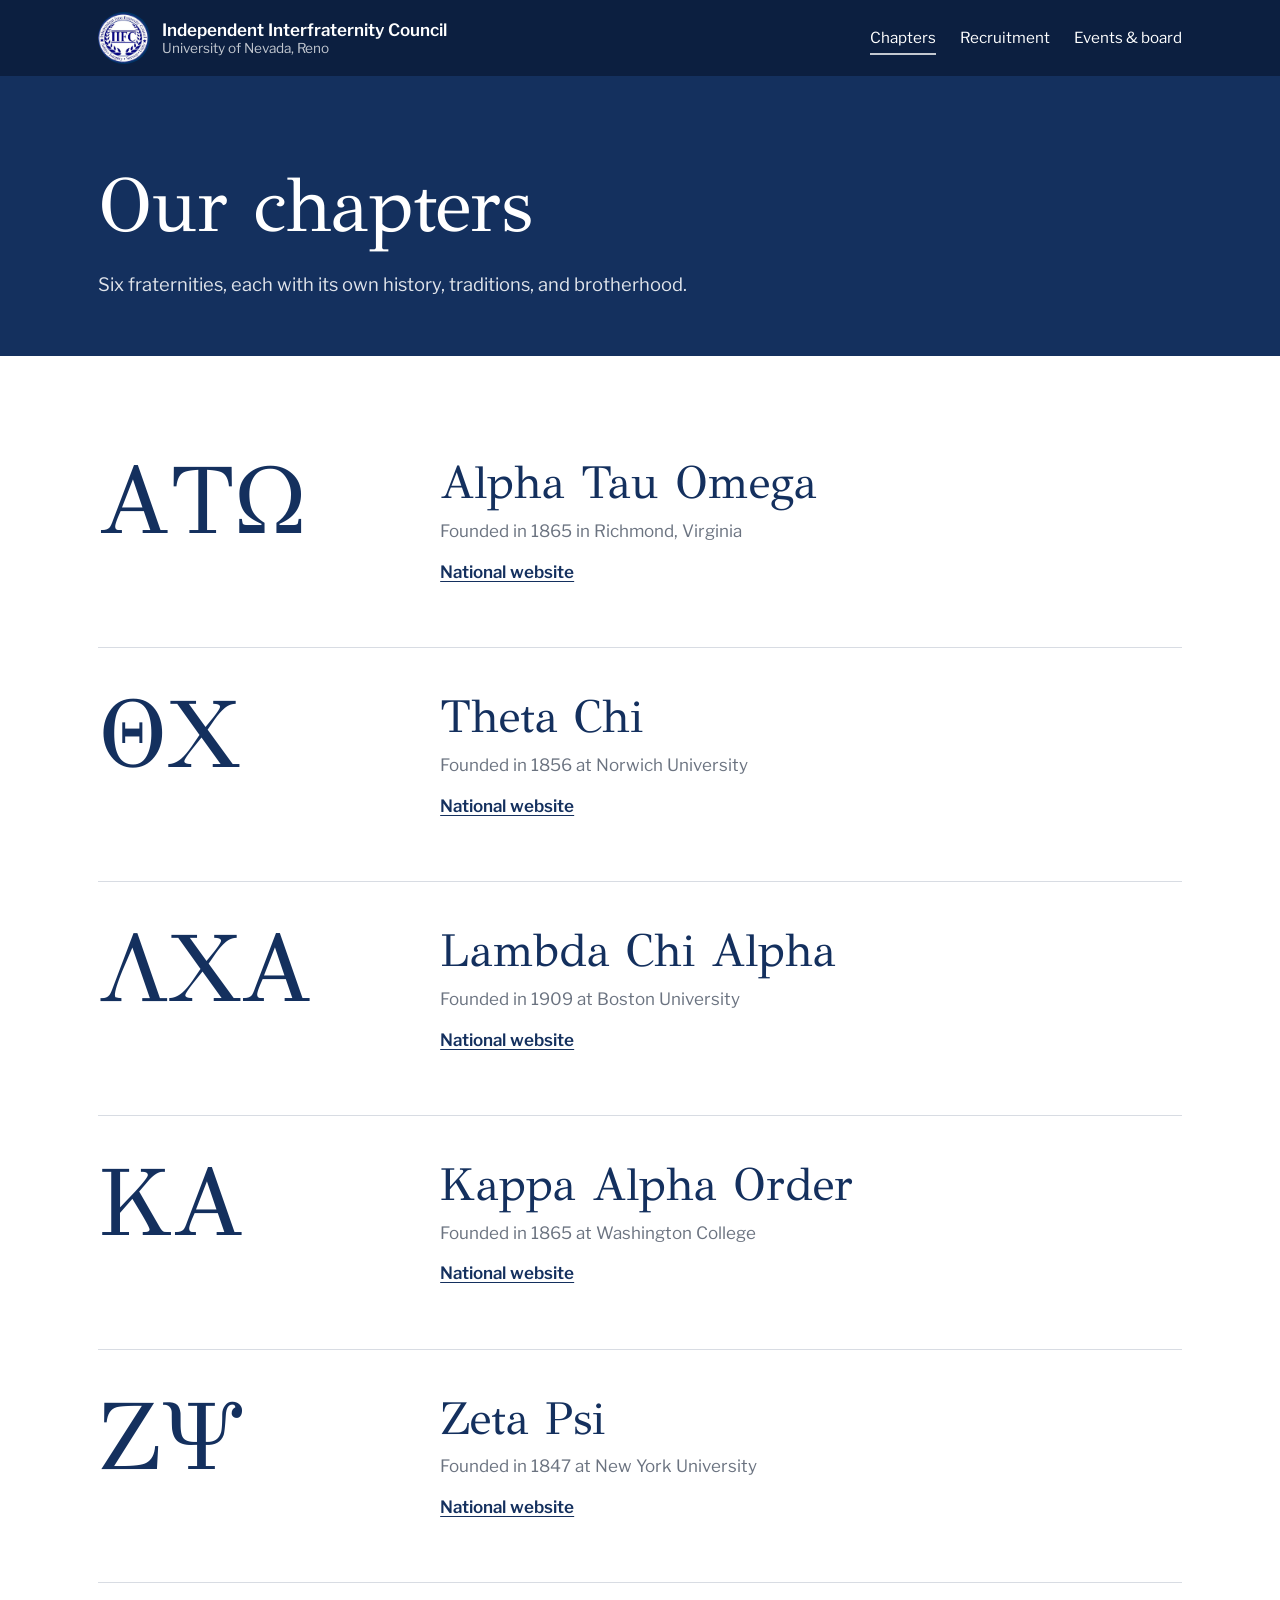
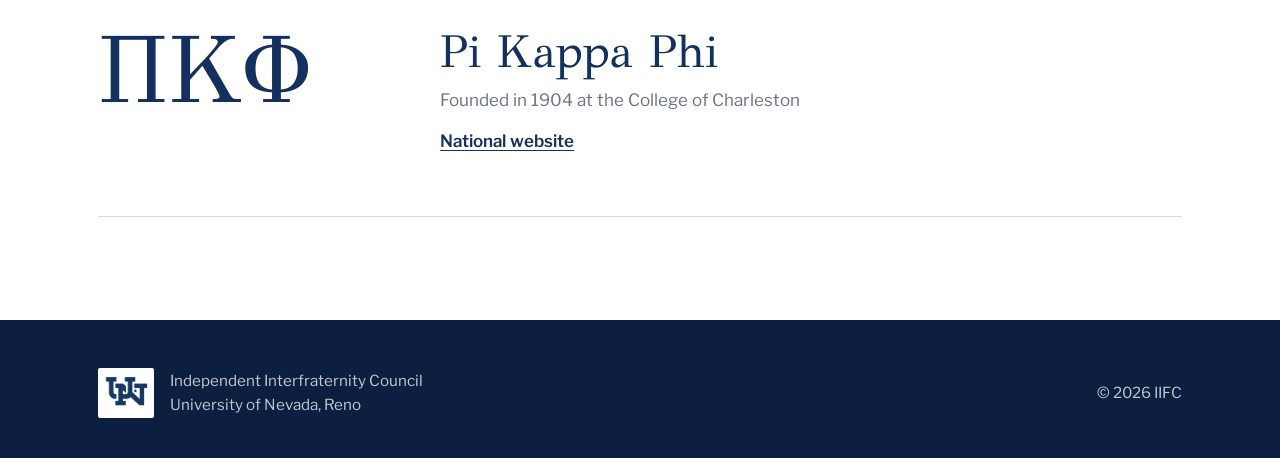
==== chapters.html @ b1e554d9 "Add IIFC website Static site for the Independent Interfraternity Council at the University of Nevada" ====
<!doctype html>
<html lang="en">
<head>
  <meta charset="utf-8">
  <meta name="viewport" content="width=device-width, initial-scale=1">
  <title>Chapters | Independent Interfraternity Council, UNR</title>
  <meta name="description" content="Meet the six member fraternities of the Independent Interfraternity Council at the University of Nevada, Reno.">
  <link rel="icon" href="assets/img/iifc-logo.png">
  <link rel="preconnect" href="https://fonts.googleapis.com">
  <link rel="preconnect" href="https://fonts.gstatic.com" crossorigin>
  <link href="https://fonts.googleapis.com/css2?family=GFS+Didot&family=Libre+Franklin:wght@400;600&display=swap" rel="stylesheet">
  <link rel="stylesheet" href="assets/css/style.css">
</head>
<body>
  <a class="skip-link" href="#main">Skip to content</a>

  <header class="site-header">
    <div class="wrap">
      <a class="brand" href="index.html">
        <img src="assets/img/iifc-logo.png" alt="">
        <span>Independent Interfraternity Council<small>University of Nevada, Reno</small></span>
      </a>
      <nav class="site-nav" aria-label="Main">
        <ul>
          <li><a href="chapters.html" aria-current="page">Chapters</a></li>
          <li><a href="recruitment.html">Recruitment</a></li>
          <li><a href="events.html">Events &amp; board</a></li>
        </ul>
      </nav>
    </div>
  </header>

  <main id="main">
    <header class="page-head">
      <div class="wrap">
        <h1>Our chapters</h1>
        <p>Six fraternities, each with its own history, traditions, and brotherhood.</p>
      </div>
    </header>

    <section class="section section-white">
      <div class="wrap">
        <ul id="chapter-list" class="chapter-list"></ul>
      </div>
    </section>
  </main>

  <footer class="site-footer">
    <div class="wrap">
      <div class="unr">
        <img src="assets/img/unr-logo.png" alt="University of Nevada, Reno">
        <p>Independent Interfraternity Council<br>University of Nevada, Reno</p>
      </div>
      <p id="footer-contact"></p>
      <p>&copy; <span id="year"></span> IIFC</p>
    </div>
  </footer>

  <script src="assets/js/data.js"></script>
  <script src="assets/js/site.js"></script>
</body>
</html>
---- assets/css/style.css ----
/* Palette pulled from the IIFC seal and the Silver State */
:root {
  --navy: #14305e;        /* seal navy */
  --navy-deep: #0c1f40;
  --ink: #18212f;
  --paper: #f3f5f8;       /* cool, not cream */
  --silver: #c3c8d0;      /* Comstock silver */
  --silver-dark: #6b7380;
  --sage: #5f7151;        /* Nevada sagebrush */
  --white: #ffffff;
  --rule: #d8dce3;

  --font-greek: "GFS Didot", "Didot", "Bodoni 72", Georgia, serif;
  --font-sans: "Libre Franklin", "Franklin Gothic", "Helvetica Neue", Arial, sans-serif;

  --measure: 68ch;
  --gutter: clamp(16px, 4vw, 48px);
  --max: 1180px;
}

*, *::before, *::after { box-sizing: border-box; }

html { -webkit-text-size-adjust: 100%; }

body {
  margin: 0;
  background: var(--paper);
  color: var(--ink);
  font-family: var(--font-sans);
  font-size: 1.0625rem;
  line-height: 1.6;
}

img { max-width: 100%; display: block; }

a { color: var(--navy); text-underline-offset: 3px; }
a:hover { color: var(--sage); }

:focus-visible {
  outline: 3px solid var(--sage);
  outline-offset: 3px;
}

h1, h2, h3 {
  font-family: var(--font-greek);
  font-weight: 400;
  line-height: 1.1;
  margin: 0 0 0.5em;
  color: var(--navy);
}

h1 { font-size: clamp(2.6rem, 6vw, 4.75rem); letter-spacing: -0.01em; }
h2 { font-size: clamp(2rem, 3.6vw, 2.9rem); }
h3 { font-size: 1.6rem; }

p { margin: 0 0 1em; max-width: var(--measure); }

.wrap {
  width: 100%;
  max-width: var(--max);
  margin: 0 auto;
  padding: 0 var(--gutter);
}

.skip-link {
  position: absolute;
  left: -9999px;
  top: 0;
  background: var(--white);
  padding: 8px 12px;
  z-index: 100;
}
.skip-link:focus { left: 8px; top: 8px; }

/* ---------- Header ---------- */
.site-header {
  background: var(--navy-deep);
  color: var(--white);
}
.site-header .wrap {
  display: flex;
  align-items: center;
  justify-content: space-between;
  gap: 16px;
  flex-wrap: wrap;
  padding-top: 12px;
  padding-bottom: 12px;
}
.brand {
  display: flex;
  align-items: center;
  gap: 12px;
  color: var(--white);
  text-decoration: none;
  font-weight: 600;
  line-height: 1.2;
}
.brand:hover { color: var(--silver); }
.brand img { width: 52px; height: 52px; border-radius: 50%; }
.brand small {
  display: block;
  font-weight: 400;
  color: var(--silver);
  font-size: 0.85rem;
}
.site-nav ul {
  display: flex;
  flex-wrap: wrap;
  gap: 4px 24px;
  list-style: none;
  margin: 0;
  padding: 0;
}
.site-nav a {
  color: var(--white);
  text-decoration: none;
  font-size: 0.95rem;
  padding: 6px 0;
  border-bottom: 2px solid transparent;
}
.site-nav a:hover { color: var(--silver); }
.site-nav a[aria-current="page"] { border-bottom-color: var(--silver); }

/* ---------- Buttons ---------- */
.btn {
  display: inline-block;
  font-family: var(--font-sans);
  font-weight: 600;
  font-size: 1rem;
  text-decoration: none;
  padding: 13px 24px;
  border: 2px solid var(--navy);
  background: var(--navy);
  color: var(--white);
  border-radius: 2px;
}
.btn:hover { background: var(--navy-deep); border-color: var(--navy-deep); color: var(--white); }
.btn-ghost { background: transparent; color: var(--white); border-color: var(--white); }
.btn-ghost:hover { background: var(--white); color: var(--navy-deep); border-color: var(--white); }
.btn[aria-disabled="true"] {
  background: var(--rule);
  border-color: var(--rule);
  color: var(--silver-dark);
  cursor: not-allowed;
}
.btn-row { display: flex; flex-wrap: wrap; gap: 12px; margin-top: 28px; }

/* ---------- Home hero ---------- */
.hero {
  position: relative;
  min-height: min(78vh, 680px);
  display: flex;
  align-items: flex-end;
  color: var(--white);
  background: var(--navy-deep) url("../img/unr-quad.png") center 40% / cover no-repeat;
}
.hero::before {
  content: "";
  position: absolute;
  inset: 0;
  background: linear-gradient(to top, rgba(12, 31, 64, 0.92) 0%, rgba(12, 31, 64, 0.55) 45%, rgba(12, 31, 64, 0.1) 80%);
}
.hero .wrap { position: relative; padding-top: 120px; padding-bottom: 56px; }
.hero h1 { color: var(--white); max-width: 14ch; }
.hero p { font-size: 1.2rem; max-width: 46ch; color: #e6e9ee; }

/* The six chapters, set in letters — the signature of the site */
.letters-band {
  background: var(--navy);
  border-top: 1px solid rgba(255, 255, 255, 0.12);
}
.letters-band ul {
  list-style: none;
  margin: 0;
  padding: 0;
  display: grid;
  grid-template-columns: repeat(6, 1fr);
}
.letters-band li + li { border-left: 1px solid rgba(255, 255, 255, 0.14); }
.letters-band a {
  display: flex;
  flex-direction: column;
  align-items: center;
  gap: 4px;
  padding: 28px 8px 24px;
  text-decoration: none;
  color: var(--silver);
}
.letters-band .greek {
  font-family: var(--font-greek);
  font-size: clamp(2rem, 4.2vw, 3.6rem);
  line-height: 1;
  color: var(--white);
  transition: color 0.2s;
}
.letters-band .label { font-size: 0.85rem; text-align: center; }
.letters-band a:hover .greek,
.letters-band a:focus-visible .greek { color: var(--silver); }

@media (max-width: 760px) {
  .letters-band ul { grid-template-columns: repeat(3, 1fr); }
  .letters-band li:nth-child(4) { border-left: none; }
  .letters-band li:nth-child(n+4) { border-top: 1px solid rgba(255, 255, 255, 0.14); }
}

/* ---------- Generic sections ---------- */
.section { padding: clamp(56px, 8vw, 104px) 0; }
.section-white { background: var(--white); }

.split {
  display: grid;
  grid-template-columns: 5fr 7fr;
  gap: clamp(32px, 6vw, 80px);
  align-items: start;
}
@media (max-width: 820px) { .split { grid-template-columns: 1fr; } }

/* Values from the seal */
.values { margin: 0; display: grid; gap: 28px; }
.values div { border-left: 3px solid var(--silver); padding-left: 20px; }
.values dt {
  font-family: var(--font-greek);
  font-size: 1.6rem;
  color: var(--navy);
  line-height: 1.2;
}
.values dd { margin: 4px 0 0; max-width: 52ch; }

/* Recruitment teaser */
.feature {
  display: grid;
  grid-template-columns: minmax(0, 4fr) minmax(0, 7fr);
  gap: clamp(32px, 6vw, 80px);
  align-items: center;
}
.feature img {
  width: 100%;
  aspect-ratio: 4 / 5;
  object-fit: cover;
}
@media (max-width: 820px) {
  .feature { grid-template-columns: 1fr; }
  .feature img { aspect-ratio: 16 / 10; object-position: center 30%; }
}

/* ---------- Inner page header ---------- */
.page-head {
  background: var(--navy);
  color: var(--white);
  padding: clamp(48px, 7vw, 88px) 0 clamp(40px, 5vw, 56px);
}
.page-head h1 { color: var(--white); margin-bottom: 0.3em; }
.page-head p { color: #dfe3ea; font-size: 1.15rem; margin: 0; }

/* ---------- Chapters page ---------- */
.chapter-list { list-style: none; margin: 0; padding: 0; }
.chapter {
  display: grid;
  grid-template-columns: minmax(150px, 3fr) 8fr;
  gap: clamp(20px, 5vw, 64px);
  padding: 44px 0;
  border-bottom: 1px solid var(--rule);
  scroll-margin-top: 24px;
}
.chapter:first-child { padding-top: 0; }
.chapter .greek {
  font-family: var(--font-greek);
  font-size: clamp(3.5rem, 8vw, 6rem);
  line-height: 0.9;
  color: var(--navy);
}
.chapter h2 { margin-bottom: 0.2em; }
.chapter .founded { color: var(--silver-dark); margin-bottom: 0.8em; }
.chapter .photo { margin-top: 16px; max-width: 560px; }
.chapter .links { display: flex; flex-wrap: wrap; gap: 8px 24px; margin-top: 8px; }
.chapter .links a { font-weight: 600; }
@media (max-width: 600px) {
  .chapter { grid-template-columns: 1fr; gap: 8px; }
}

/* ---------- Recruitment page ---------- */
.steps { list-style: none; margin: 0; padding: 0; counter-reset: step; display: grid; gap: 0; }
.steps li {
  counter-increment: step;
  display: grid;
  grid-template-columns: 64px 1fr;
  gap: 20px;
  padding: 24px 0;
  border-top: 1px solid var(--rule);
}
.steps li::before {
  content: counter(step);
  font-family: var(--font-greek);
  font-size: 2.6rem;
  line-height: 1;
  color: var(--sage);
}
.steps h3 { margin-bottom: 0.25em; }
.steps p { margin: 0; }

.notice {
  background: var(--paper);
  border-left: 3px solid var(--sage);
  padding: 16px 20px;
  max-width: var(--measure);
}
.notice p:last-child { margin-bottom: 0; }

.req-list { padding-left: 1.2em; margin: 0 0 1em; }
.req-list li { margin-bottom: 6px; }

/* ---------- Events ---------- */
.event-list { list-style: none; margin: 0; padding: 0; }
.event {
  display: grid;
  grid-template-columns: 84px 1fr;
  gap: 24px;
  padding: 24px 0;
  border-top: 1px solid var(--rule);
}
.event time {
  display: flex;
  flex-direction: column;
  align-items: center;
  justify-content: center;
  height: 84px;
  background: var(--navy);
  color: var(--white);
  line-height: 1.1;
}
.event time .m { font-size: 0.85rem; color: var(--silver); }
.event time .d { font-family: var(--font-greek); font-size: 2.2rem; }
.event h3 { margin-bottom: 0.2em; }
.event .meta { color: var(--silver-dark); margin-bottom: 0.4em; }

/* ---------- Board ---------- */
.board {
  list-style: none;
  margin: 0;
  padding: 0;
  display: grid;
  grid-template-columns: repeat(auto-fill, minmax(230px, 1fr));
  gap: 36px 28px;
}
.officer { display: grid; grid-template-columns: 88px 1fr; gap: 18px; align-items: center; }
.officer .avatar {
  width: 88px;
  height: 88px;
  border-radius: 50%;
  object-fit: cover;
  background: var(--navy);
  color: var(--white);
  display: flex;
  align-items: center;
  justify-content: center;
  font-family: var(--font-greek);
  font-size: 1.4rem;
}
.officer .name { font-weight: 600; display: block; line-height: 1.3; }
.officer .role { color: var(--silver-dark); font-size: 0.95rem; line-height: 1.35; display: block; }
.officer.lead { grid-column: 1 / -1; grid-template-columns: 140px 1fr; gap: 24px; }
.officer.lead .avatar { width: 140px; height: 140px; font-size: 2.6rem; }
.officer.lead .name { font-family: var(--font-greek); font-weight: 400; font-size: 1.9rem; color: var(--navy); }

/* ---------- Footer ---------- */
.site-footer {
  background: var(--navy-deep);
  color: var(--silver);
  padding: 48px 0 40px;
  font-size: 0.95rem;
}
.site-footer .wrap {
  display: flex;
  flex-wrap: wrap;
  gap: 24px 48px;
  align-items: center;
  justify-content: space-between;
}
.site-footer .unr { display: flex; align-items: center; gap: 16px; }
.site-footer .unr img {
  width: 56px;
  height: auto;
  background: var(--white);
  padding: 6px;
  border-radius: 2px;
}
.site-footer p { margin: 0; }
.site-footer a { color: var(--white); }
.site-footer a:hover { color: var(--silver); }

@media (prefers-reduced-motion: reduce) {
  * { transition: none !important; animation: none !important; }
}
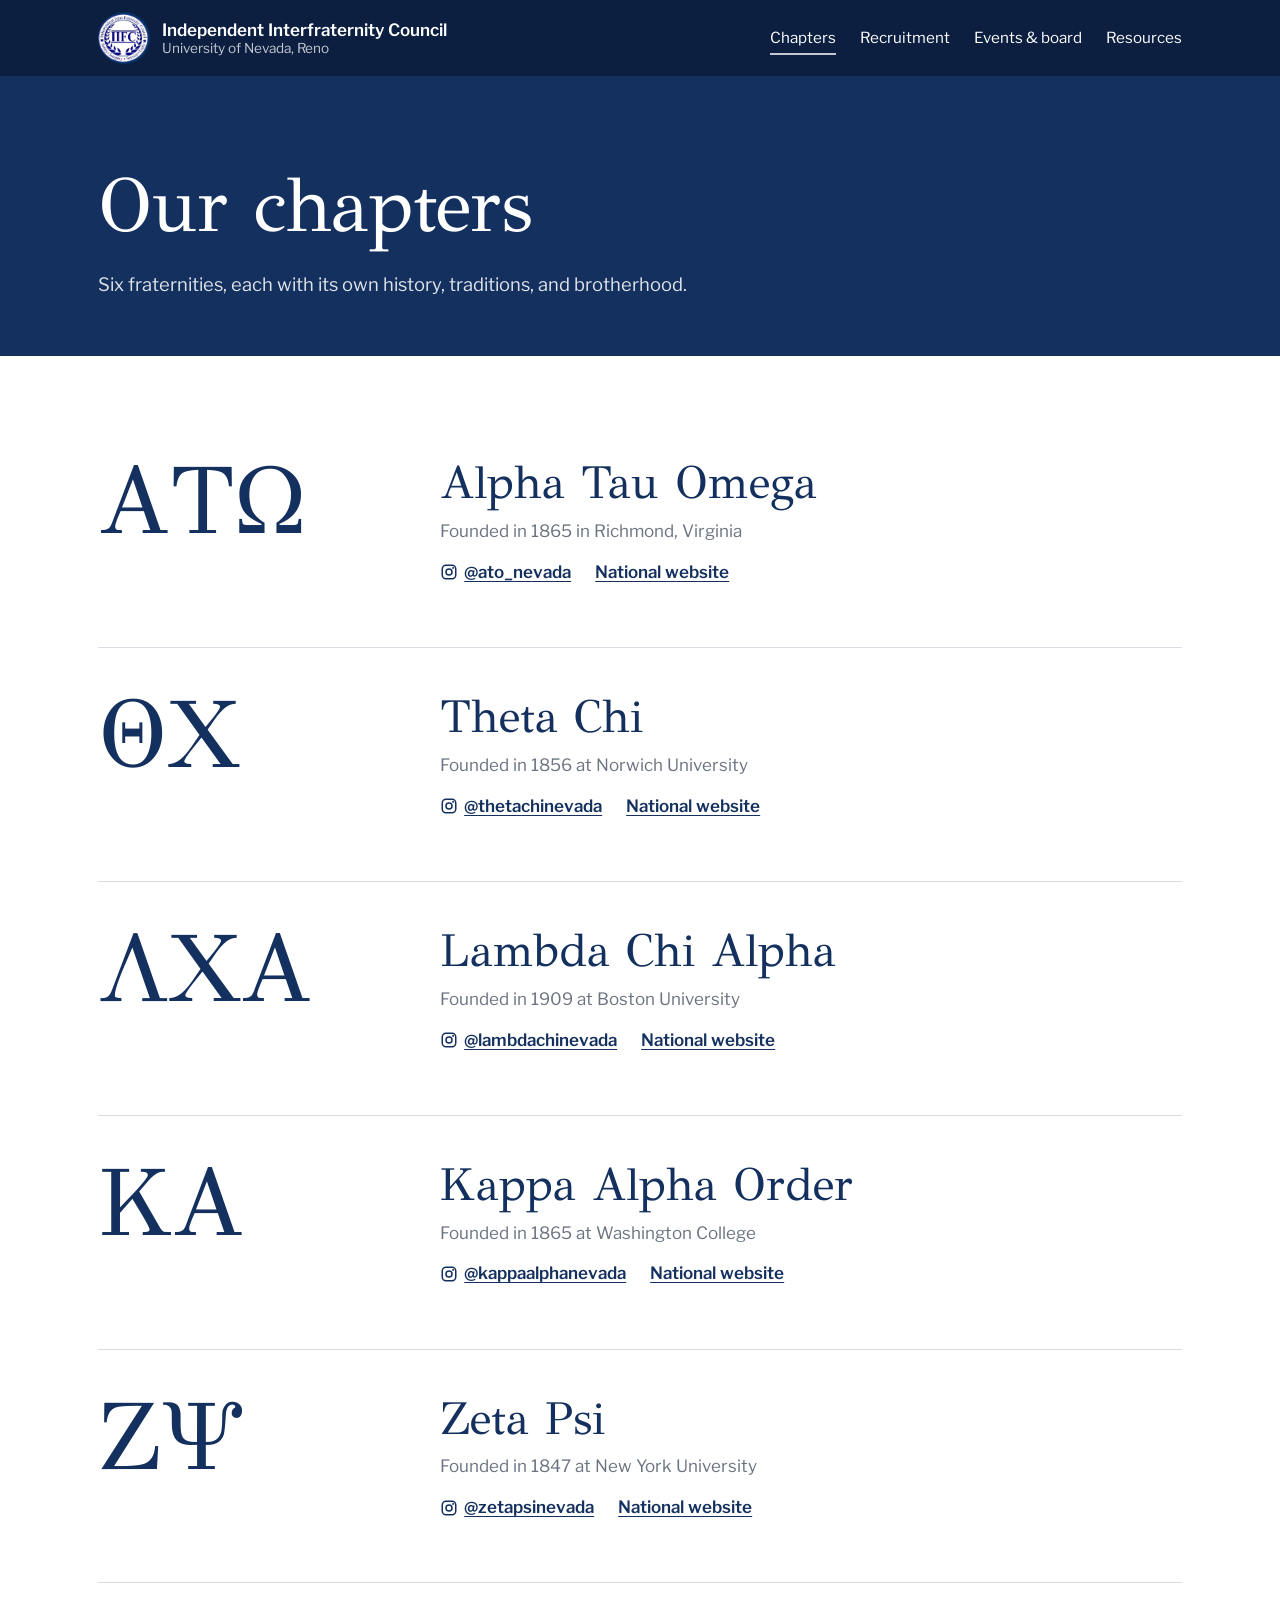
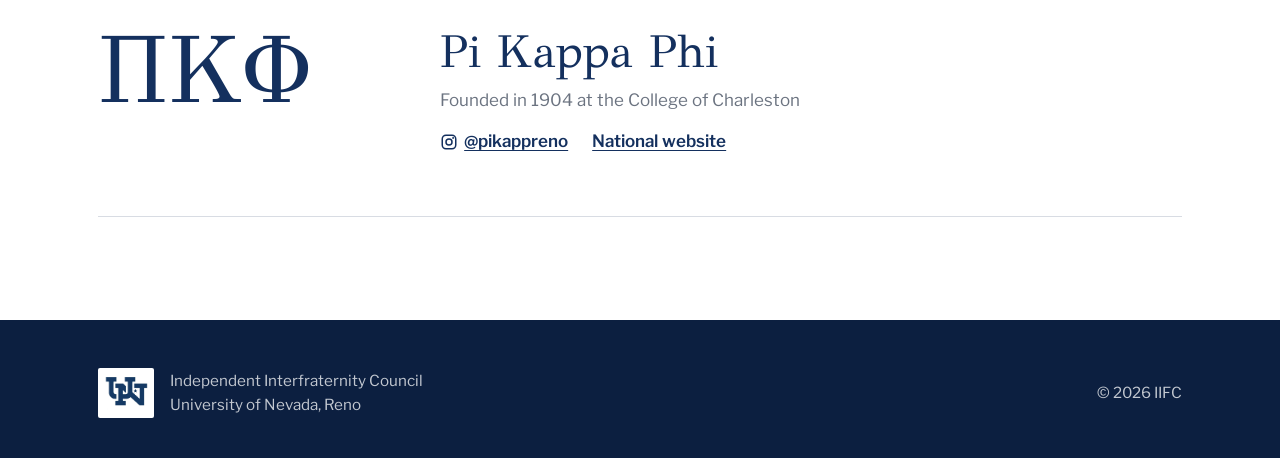
==== commit daf626ad: "Add Resources page, chapter Instagram links, and independence section - New Resources page linking t" ====
--- a/chapters.html
+++ b/chapters.html
@@ -25,6 +25,7 @@
           <li><a href="chapters.html" aria-current="page">Chapters</a></li>
           <li><a href="recruitment.html">Recruitment</a></li>
           <li><a href="events.html">Events &amp; board</a></li>
+          <li><a href="resources.html">Resources</a></li>
         </ul>
       </nav>
     </div>
--- a/assets/css/style.css
+++ b/assets/css/style.css
@@ -206,6 +206,12 @@
 /* ---------- Generic sections ---------- */
 .section { padding: clamp(56px, 8vw, 104px) 0; }
 .section-white { background: var(--white); }
+.section-navy { background: var(--navy); color: #e6e9ee; }
+.section-navy h2 { color: var(--white); }
+.section-navy a { color: var(--white); }
+.section-navy a:hover { color: var(--silver); }
+.section-navy p { font-size: 1.125rem; }
+.section-navy .founded-line { color: var(--silver); font-size: 1rem; }
 
 .split {
   display: grid;
@@ -274,6 +280,8 @@
 .chapter .photo { margin-top: 16px; max-width: 560px; }
 .chapter .links { display: flex; flex-wrap: wrap; gap: 8px 24px; margin-top: 8px; }
 .chapter .links a { font-weight: 600; }
+.chapter .links .ig { display: inline-flex; align-items: center; gap: 6px; }
+.icon { width: 18px; height: 18px; flex: none; }
 @media (max-width: 600px) {
   .chapter { grid-template-columns: 1fr; gap: 8px; }
 }
@@ -362,6 +370,16 @@
 .officer.lead .avatar { width: 140px; height: 140px; font-size: 2.6rem; }
 .officer.lead .name { font-family: var(--font-greek); font-weight: 400; font-size: 1.9rem; color: var(--navy); }
 
+/* ---------- Resources ---------- */
+.doc-list { list-style: none; margin: 0; padding: 0; }
+.doc { padding: 24px 0; border-top: 1px solid var(--rule); }
+.doc:last-child { border-bottom: 1px solid var(--rule); }
+.doc h3 { margin-bottom: 0.3em; }
+.doc h3 a { text-decoration: none; }
+.doc h3 a:hover { text-decoration: underline; }
+.doc p { margin-bottom: 0.4em; }
+.doc .meta { color: var(--silver-dark); font-size: 0.9rem; margin: 0; }
+
 /* ---------- Footer ---------- */
 .site-footer {
   background: var(--navy-deep);
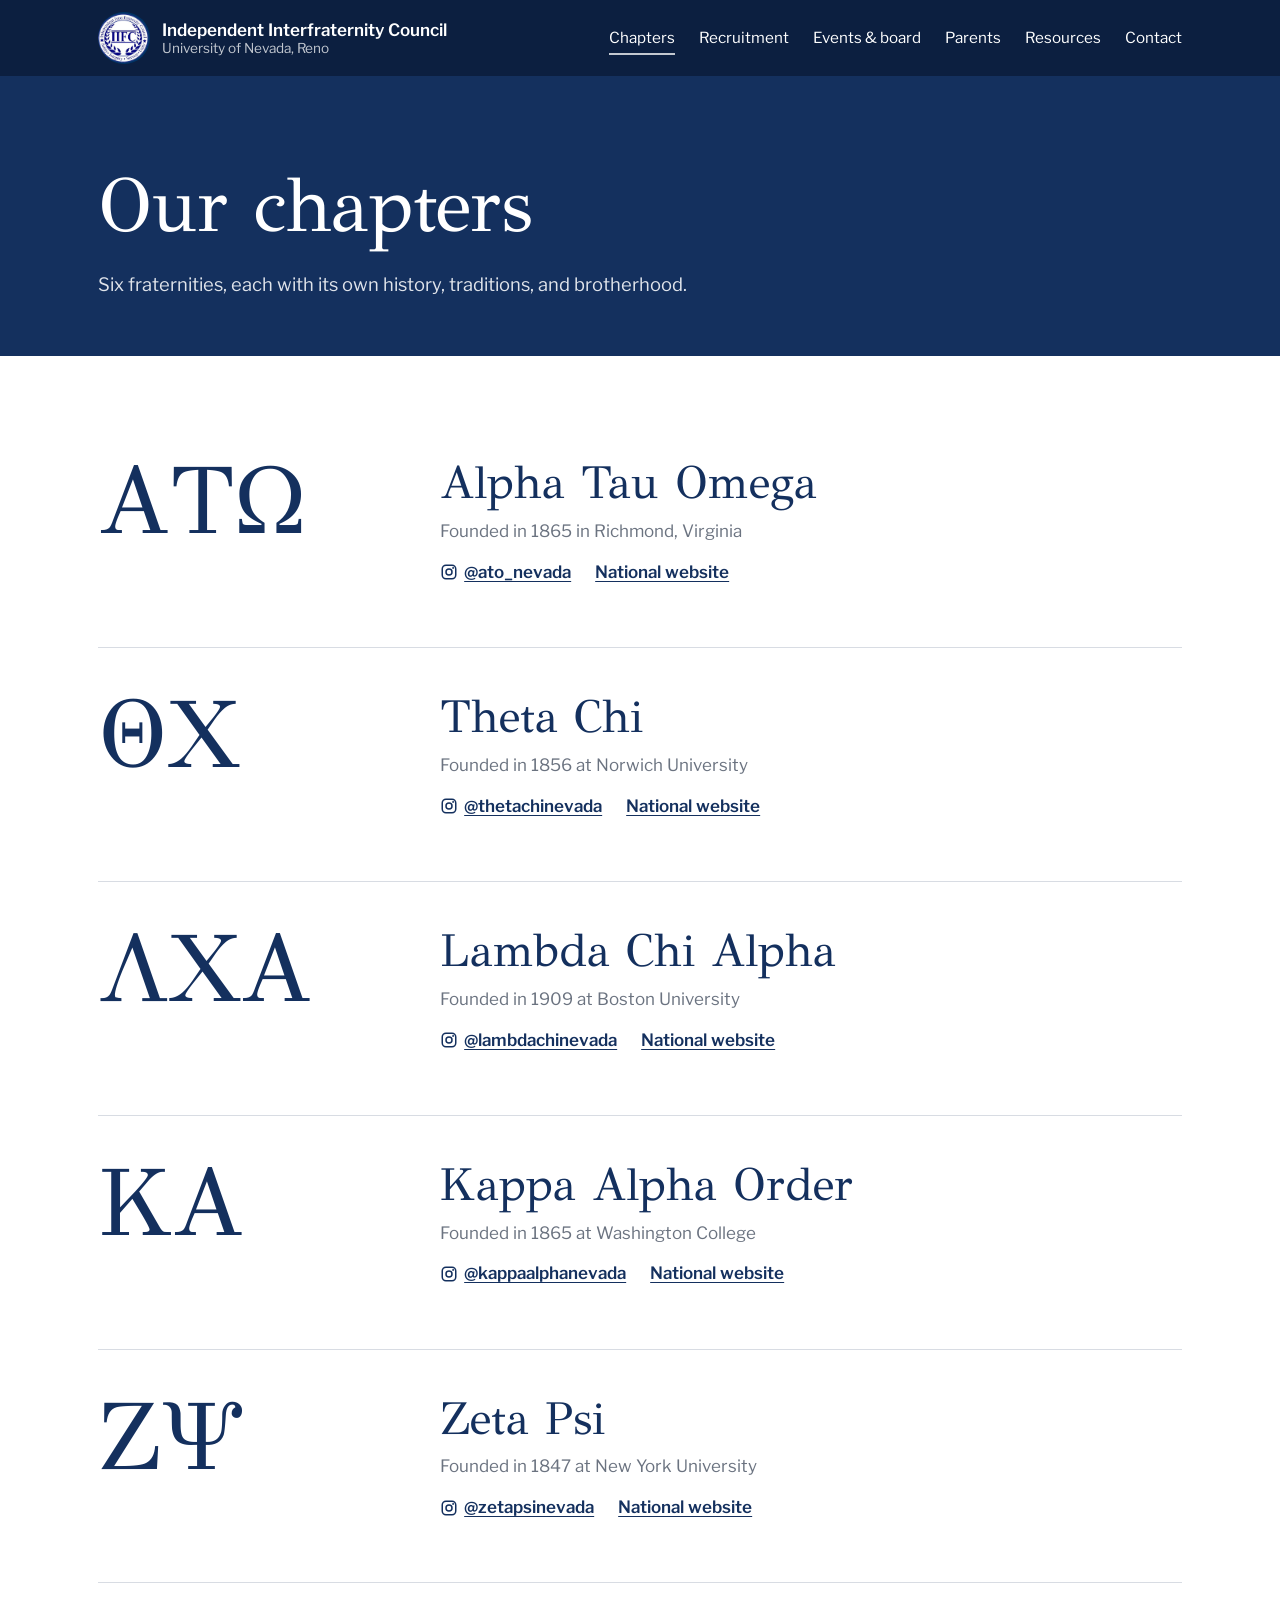
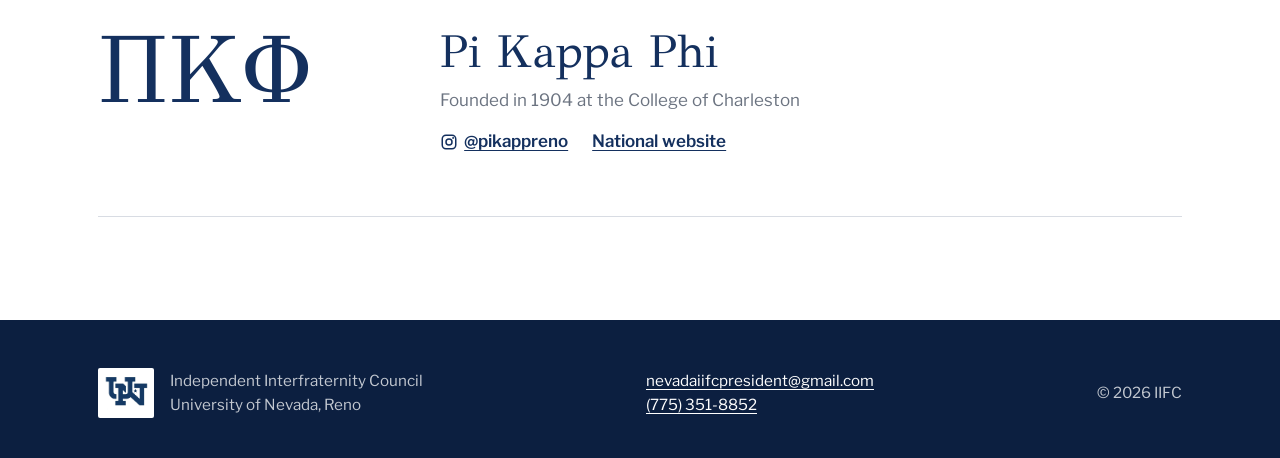
==== commit 5b61948e: "Add Parents and Contact pages, clearer PDF buttons - New Parents page: mission, standards from the c" ====
--- a/chapters.html
+++ b/chapters.html
@@ -25,7 +25,9 @@
           <li><a href="chapters.html" aria-current="page">Chapters</a></li>
           <li><a href="recruitment.html">Recruitment</a></li>
           <li><a href="events.html">Events &amp; board</a></li>
+          <li><a href="parents.html">Parents</a></li>
           <li><a href="resources.html">Resources</a></li>
+          <li><a href="contact.html">Contact</a></li>
         </ul>
       </nav>
     </div>
--- a/assets/css/style.css
+++ b/assets/css/style.css
@@ -375,10 +375,38 @@
 .doc { padding: 24px 0; border-top: 1px solid var(--rule); }
 .doc:last-child { border-bottom: 1px solid var(--rule); }
 .doc h3 { margin-bottom: 0.3em; }
-.doc h3 a { text-decoration: none; }
-.doc h3 a:hover { text-decoration: underline; }
 .doc p { margin-bottom: 0.4em; }
-.doc .meta { color: var(--silver-dark); font-size: 0.9rem; margin: 0; }
+.doc-actions { display: flex; flex-wrap: wrap; align-items: center; gap: 10px 12px; margin-top: 14px; }
+.doc .meta { color: var(--silver-dark); font-size: 0.9rem; }
+.btn-small { padding: 8px 16px; font-size: 0.95rem; }
+.btn-outline { background: transparent; color: var(--navy); }
+.btn-outline:hover { background: var(--navy); color: var(--white); }
+
+/* ---------- Contact ---------- */
+.contact-list { margin: 0; }
+.contact-list div { padding: 20px 0; border-top: 1px solid var(--rule); }
+.contact-list div:last-child { border-bottom: 1px solid var(--rule); }
+.contact-list dt { color: var(--silver-dark); font-size: 0.95rem; }
+.contact-list dd { margin: 2px 0 0; font-family: var(--font-greek); font-size: clamp(1.4rem, 3vw, 1.9rem); overflow-wrap: anywhere; }
+.contact-list dd a { text-decoration: none; }
+.contact-list dd a:hover { text-decoration: underline; }
+
+/* ---------- Parents ---------- */
+.lead { font-family: var(--font-greek); font-size: clamp(1.4rem, 2.6vw, 1.75rem); line-height: 1.35; color: var(--navy); }
+.subhead { margin-top: 40px; }
+.contact-card { background: var(--white); border-left: 3px solid var(--navy); padding: 20px 24px; }
+.contact-card span, .chapter-contacts span { display: block; }
+.contact-card .name { font-family: var(--font-greek); font-size: 1.6rem; color: var(--navy); line-height: 1.2; }
+.contact-card .role, .chapter-contacts .pres-name { color: var(--silver-dark); font-size: 0.95rem; }
+.contact-card .lines { margin-top: 10px; overflow-wrap: anywhere; }
+.chapter-contacts { list-style: none; margin: 0; padding: 0; }
+.chapter-contacts li { padding: 14px 0; border-top: 1px solid var(--rule); }
+.chapter-contacts li:last-child { border-bottom: 1px solid var(--rule); }
+.chapter-contacts .chapter-name { font-weight: 600; }
+.chapter-contacts .lines { font-size: 0.95rem; overflow-wrap: anywhere; }
+.btn-light { background: var(--white); border-color: var(--white); color: var(--navy); margin-bottom: 16px; }
+.btn-light:hover { background: var(--silver); border-color: var(--silver); color: var(--navy-deep); }
+.section-navy .btn-light { color: var(--navy); }
 
 /* ---------- Footer ---------- */
 .site-footer {
